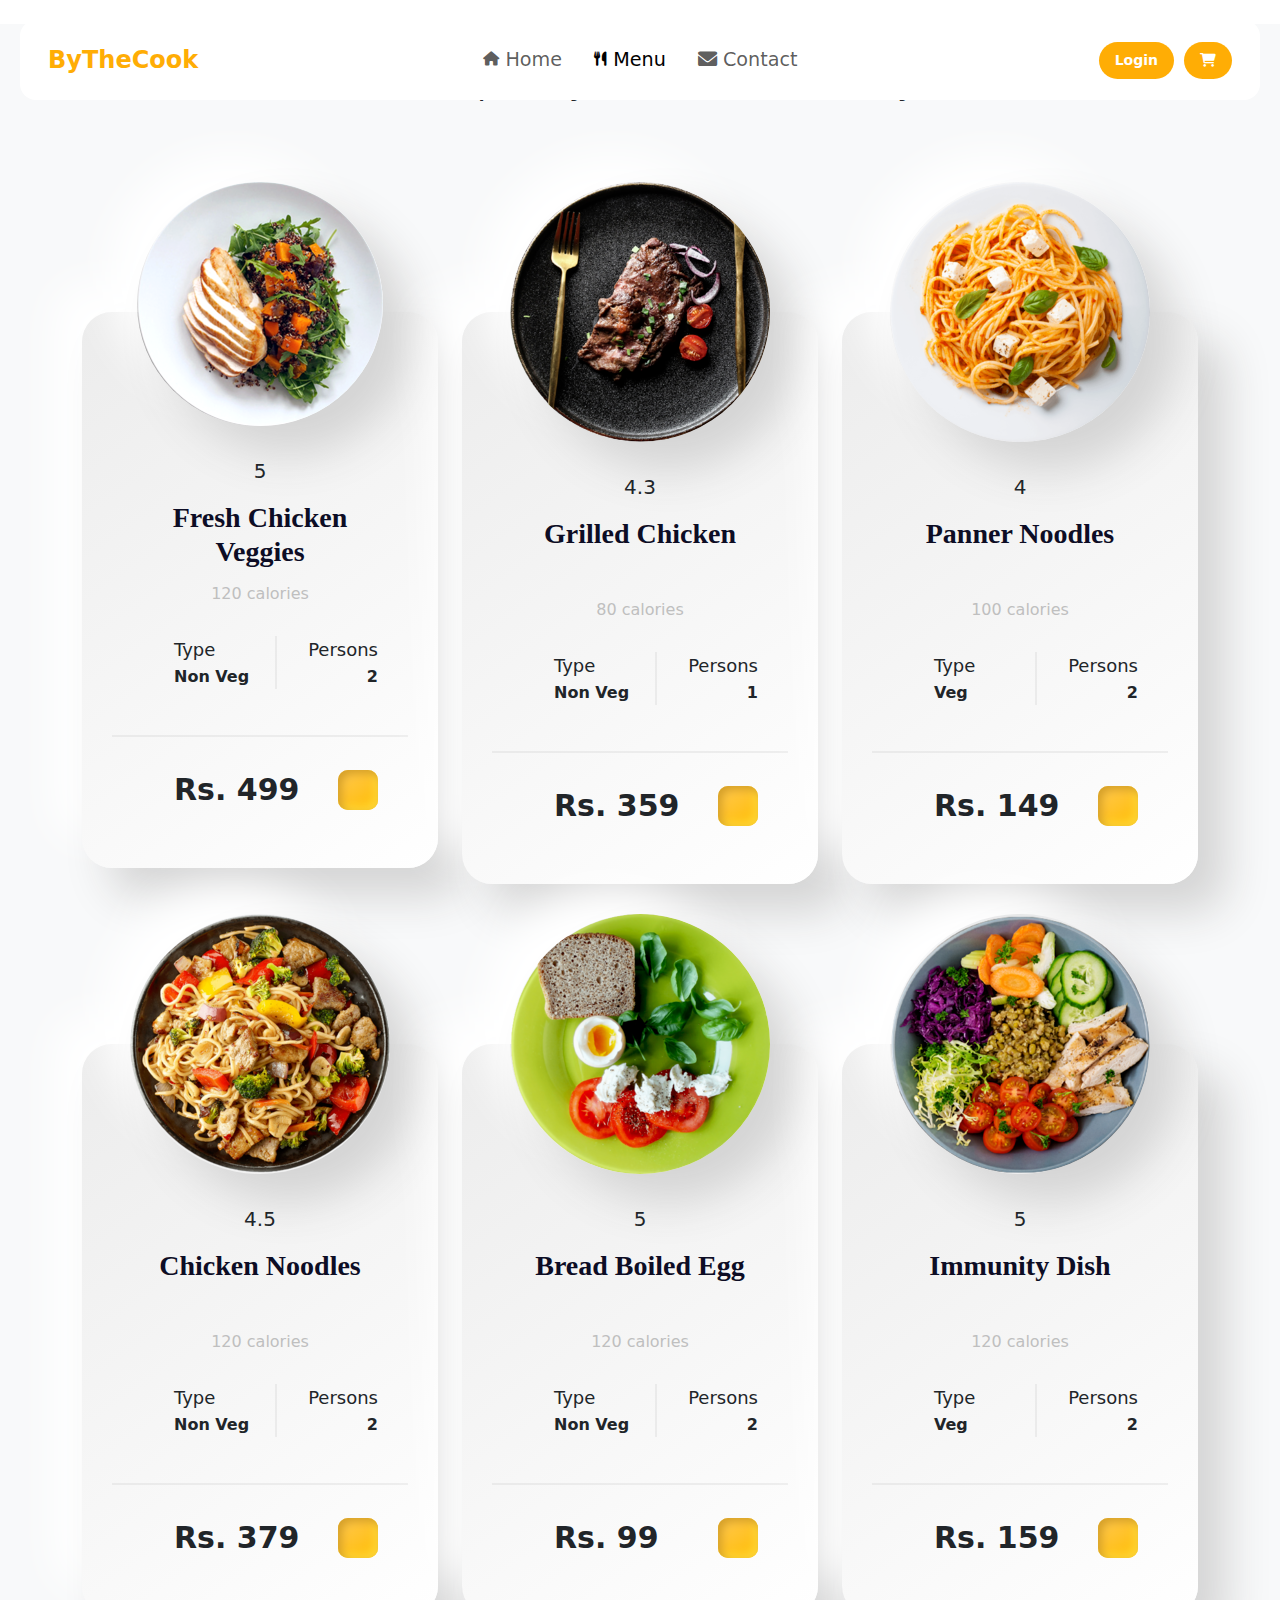
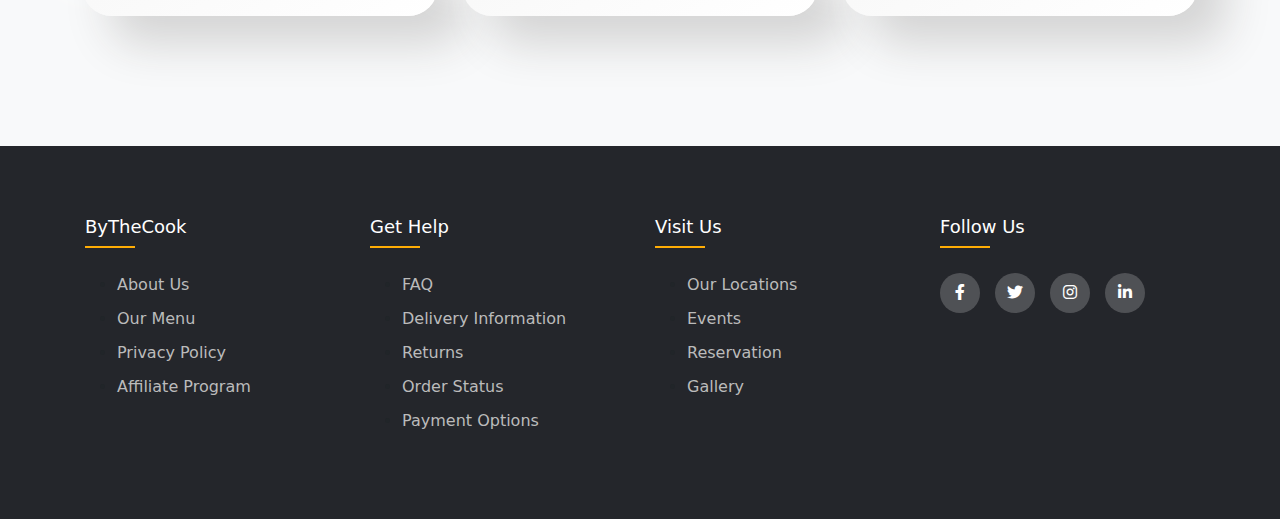
==== products.html @ ad714521 "Added Newsletter and Latest Dishes" ====
<!DOCTYPE html>
<html lang="en">
  <head>
    <meta charset="UTF-8" />
    <meta name="viewport" content="width=device-width, initial-scale=1.0" />
    <link rel="stylesheet" href="bootstrap-5.3.3-dist/css/bootstrap.min.css" />
    <link rel="stylesheet" href="contents/css/swiper-bundle.min.css">
    <script src="https://code.jquery.com/jquery-3.1.0.min.js"></script>
    <script src="bootstrap-5.3.3-dist/js/bootstrap.min.js"></script>
    <script src="contents/js/swiper-bundle.min.js"></script>
    
    <link
      rel="stylesheet"
      href="https://cdnjs.cloudflare.com/ajax/libs/font-awesome/6.0.0-beta3/css/all.min.css"/>
    <link rel="stylesheet" href="style.css" /> 
    <title>ByTheCook</title>
  </head>
  <header>
    <!-- Navbar -->
    <nav class="navbar navbar-expand-lg fixed-top">
      <div class="container-fluid">
        <a class="navbar-brand me-auto" href="#">ByTheCook</a>
        <div
          class="offcanvas offcanvas-end"
          tabindex="-1"
          id="offcanvasNavbar"
          aria-labelledby="offcanvasNavbarLabel"
        >
          <div class="offcanvas-header">
            <h5 class="offcanvas-title" id="offcanvasNavbarLabel">ByTheCook</h5>
            <button
              type="button"
              class="btn-close"
              data-bs-dismiss="offcanvas"
              aria-label="Close"
            ></button>
          </div>
          <div class="offcanvas-body">
            <ul class="navbar-nav justify-content-center flex-grow-1 pe-3">
              <li class="nav-item">
                <a
                  class="nav-link mx-lg-2"
                  aria-current="page"
                  href="index.html"
                  ><i class="fa fa-home fa-xs"></i> Home</a
                >
              </li>
              <li class="nav-item">
                <a class="nav-link mx-lg-2 active" href="products.html"
                  ><i class="fa fa-cutlery fa-xs"></i> Menu</a
                >
              </li>
              <li class="nav-item">
                <a class="nav-link mx-lg-2" href="contact.html">
                  <i class="fa fa-envelope"></i> Contact</a
                >
              </li>
            </ul>
          </div>
        </div>
        <a href="login.html" class="login-button">Login</a>
        
        <a href="#" class="cart-button"><i class="fa fa-shopping-cart" aria-hidden="true"></i></a>
        <button
          class="navbar-toggler pe-0"
          type="button"
          data-bs-toggle="offcanvas"
          data-bs-target="#offcanvasNavbar"
          aria-controls="offcanvasNavbar"
          aria-label="Toggle navigation"
        >
          <span class="navbar-toggler-icon"></span>
        </button>
      </div>
    </nav>
  </header>

<body>
    <section style="background-image: url(assets/images/menu-bg.png);"
                class="our-menu section bg-light repeat-img" id="menu">
                <div class="sec-wp">
                    <div class="container">
                        <div class="row">
                            <div class="col-lg-12">
                                <div class="sec-title text-center mb-5">
                                    <p class="sec-sub-title mb-3">our menu</p>
                                    <h2 class="h2-title">wake up early, <span>eat fresh & healthy</span></h2>
                                    <div class="sec-title-shape mb-4">
                                        <img src="assets/images/title-shape.svg" alt="">
                                    </div>
                                </div>
                            </div>
                        </div>
                        <div class="menu-list-row">
                            <div class="row g-xxl-5 bydefault_show" id="menu-dish">
                                <div class="col-lg-4 col-sm-6 dish-box-wp breakfast" data-cat="breakfast">
                                    <div class="dish-box text-center">
                                        <div class="dist-img">
                                            <img src="contents/images/dish/1.png" alt="">
                                        </div>
                                        <div class="dish-rating">
                                            5
                                            <i class="uil uil-star"></i>
                                        </div>
                                        <div class="dish-title">
                                            <h3 class="h3-title">Fresh Chicken Veggies</h3>
                                            <p>120 calories</p>
                                        </div>
                                        <div class="dish-info">
                                            <ul>
                                                <li>
                                                    <p>Type</p>
                                                    <b>Non Veg</b>
                                                </li>
                                                <li>
                                                    <p>Persons</p>
                                                    <b>2</b>
                                                </li>
                                            </ul>
                                        </div>
                                        <div class="dist-bottom-row">
                                            <ul>
                                                <li>
                                                    <b>Rs. 499</b>
                                                </li>
                                                <li>
                                                    <button class="dish-add-btn">
                                                        <i class="uil uil-plus"></i>
                                                    </button>
                                                </li>
                                            </ul>
                                        </div>
                                    </div>
                                </div>

                                <!-- 2 -->
                                <div class="col-lg-4 col-sm-6 dish-box-wp breakfast" data-cat="breakfast">
                                    <div class="dish-box text-center">
                                        <div class="dist-img">
                                            <img src="contents/images/dish/2.png" alt="">
                                        </div>
                                        <div class="dish-rating">
                                            4.3
                                            <i class="uil uil-star"></i>
                                        </div>
                                        <div class="dish-title">
                                            <h3 class="h3-title">Grilled Chicken</h3>
                                            <p>80 calories</p>
                                        </div>
                                        <div class="dish-info">
                                            <ul>
                                                <li>
                                                    <p>Type</p>
                                                    <b>Non Veg</b>
                                                </li>
                                                <li>
                                                    <p>Persons</p>
                                                    <b>1</b>
                                                </li>
                                            </ul>
                                        </div>
                                        <div class="dist-bottom-row">
                                            <ul>
                                                <li>
                                                    <b>Rs. 359</b>
                                                </li>
                                                <li>
                                                    <button class="dish-add-btn">
                                                        <i class="uil uil-plus"></i>
                                                    </button>
                                                </li>
                                            </ul>
                                        </div>
                                    </div>
                                </div>
                                <!-- 3 -->
                                <div class="col-lg-4 col-sm-6 dish-box-wp lunch" data-cat="lunch">
                                    <div class="dish-box text-center">
                                        <div class="dist-img">
                                            <img src="contents/images/dish/3.png" alt="">
                                        </div>
                                        <div class="dish-rating">
                                            4
                                            <i class="uil uil-star"></i>
                                        </div>
                                        <div class="dish-title">
                                            <h3 class="h3-title">Panner Noodles</h3>
                                            <p>100 calories</p>
                                        </div>
                                        <div class="dish-info">
                                            <ul>
                                                <li>
                                                    <p>Type</p>
                                                    <b>Veg</b>
                                                </li>
                                                <li>
                                                    <p>Persons</p>
                                                    <b>2</b>
                                                </li>
                                            </ul>
                                        </div>
                                        <div class="dist-bottom-row">
                                            <ul>
                                                <li>
                                                    <b>Rs. 149</b>
                                                </li>
                                                <li>
                                                    <button class="dish-add-btn">
                                                        <i class="uil uil-plus"></i>
                                                    </button>
                                                </li>
                                            </ul>
                                        </div>
                                    </div>
                                </div>

                                <!-- 4 -->
                                <div class="col-lg-4 col-sm-6 dish-box-wp lunch" data-cat="lunch">
                                    <div class="dish-box text-center">
                                        <div class="dist-img">
                                            <img src="contents/images/dish/4.png" alt="">
                                        </div>
                                        <div class="dish-rating">
                                            4.5
                                            <i class="uil uil-star"></i>
                                        </div>
                                        <div class="dish-title">
                                            <h3 class="h3-title">Chicken Noodles</h3>
                                            <p>120 calories</p>
                                        </div>
                                        <div class="dish-info">
                                            <ul>
                                                <li>
                                                    <p>Type</p>
                                                    <b>Non Veg</b>
                                                </li>
                                                <li>
                                                    <p>Persons</p>
                                                    <b>2</b>
                                                </li>
                                            </ul>
                                        </div>
                                        <div class="dist-bottom-row">
                                            <ul>
                                                <li>
                                                    <b>Rs. 379</b>
                                                </li>
                                                <li>
                                                    <button class="dish-add-btn">
                                                        <i class="uil uil-plus"></i>
                                                    </button>
                                                </li>
                                            </ul>
                                        </div>
                                    </div>
                                </div>

                                <!-- 5 -->
                                <div class="col-lg-4 col-sm-6 dish-box-wp dinner" data-cat="dinner">
                                    <div class="dish-box text-center">
                                        <div class="dist-img">
                                            <img src="contents/images/dish/5.png" alt="">
                                        </div>
                                        <div class="dish-rating">
                                            5
                                            <i class="uil uil-star"></i>
                                        </div>
                                        <div class="dish-title">
                                            <h3 class="h3-title">Bread Boiled Egg</h3>
                                            <p>120 calories</p>
                                        </div>
                                        <div class="dish-info">
                                            <ul>
                                                <li>
                                                    <p>Type</p>
                                                    <b>Non Veg</b>
                                                </li>
                                                <li>
                                                    <p>Persons</p>
                                                    <b>2</b>
                                                </li>
                                            </ul>
                                        </div>
                                        <div class="dist-bottom-row">
                                            <ul>
                                                <li>
                                                    <b>Rs. 99</b>
                                                </li>
                                                <li>
                                                    <button class="dish-add-btn">
                                                        <i class="uil uil-plus"></i>
                                                    </button>
                                                </li>
                                            </ul>
                                        </div>
                                    </div>
                                </div>
                                <!-- 6 -->
                                <div class="col-lg-4 col-sm-6 dish-box-wp dinner" data-cat="dinner">
                                    <div class="dish-box text-center">
                                        <div class="dist-img">
                                            <img src="contents/images/dish/6.png" alt="">
                                        </div>
                                        <div class="dish-rating">
                                            5
                                            <i class="uil uil-star"></i>
                                        </div>
                                        <div class="dish-title">
                                            <h3 class="h3-title">Immunity Dish</h3>
                                            <p>120 calories</p>
                                        </div>
                                        <div class="dish-info">
                                            <ul>
                                                <li>
                                                    <p>Type</p>
                                                    <b>Veg</b>
                                                </li>
                                                <li>
                                                    <p>Persons</p>
                                                    <b>2</b>
                                                </li>
                                            </ul>
                                        </div>
                                        <div class="dist-bottom-row">
                                            <ul>
                                                <li>
                                                    <b>Rs. 159</b>
                                                </li>
                                                <li>
                                                    <button class="dish-add-btn">
                                                        <i class="uil uil-plus"></i>
                                                    </button>
                                                </li>
                                            </ul>
                                        </div>
                                    </div>
                                </div>
                            </div>
                        </div>
                    </div>
                </div>
            </section>
</body>
  
<footer class="footer">
  <!-- Footer -->
      <div class="container">
          <div class="row">
              <div class="footer-col">
                  <h4>ByTheCook</h4>
                  <ul>
                      <li><a href="#">about us</a></li>
                      <li><a href="#">our menu</a></li>
                      <li><a href="#">privacy policy</a></li>
                      <li><a href="#">affiliate program</a></li>
                  </ul>
              </div>
              <div class="footer-col">
                  <h4>get help</h4>
                  <ul>
                      <li><a href="#">FAQ</a></li>
                      <li><a href="#">delivery information</a></li>
                      <li><a href="#">returns</a></li>
                      <li><a href="#">order status</a></li>
                      <li><a href="#">payment options</a></li>
                  </ul>
              </div>
              <div class="footer-col">
                  <h4>visit us</h4>
                  <ul>
                      <li><a href="#">our locations</a></li>
                      <li><a href="#">events</a></li>
                      <li><a href="#">reservation</a></li>
                      <li><a href="#">gallery</a></li>
                  </ul>
              </div>
              <div class="footer-col">
                  <h4>follow us</h4>
                  <div class="social-links">
                      <a href="#"><i class="fab fa-facebook-f"></i></a>
                      <a href="#"><i class="fab fa-twitter"></i></a>
                      <a href="#"><i class="fab fa-instagram"></i></a>
                      <a href="#"><i class="fab fa-linkedin-in"></i></a>
                  </div>
              </div>
          </div>
      </div>
</footer>
</html>
---- style.css ----
body{
    background-image: url(contents/images/background.jpg);
    background-size: cover;
    background-repeat: no-repeat;
    background-attachment: fixed;
    background-position: center;
    overflow: auto;
    -ms-overflow-style: none;  /* IE and Edge */
    scrollbar-width: none;  /* Firefox */
    overflow-x: hidden;
}


.navbar{
    background-color: #ffffff;
    padding: 0.5rem 1rem;
    height: 80px;
    margin: 20px;
    border-radius: 16px;
    }

.login-button{
    background-color: #ffad05;
    color: white; 
    font-size: 14px;
    font-weight: bold;
    padding: 8px 16px;
    border-radius: 50px;
    text-decoration: none;
    transition: 0.3s background-color;
}
.login-button:hover{
    background-color: #ff8c00;
}

.cart-button{
    margin-left: 10px;
    background-color: #ffad05;
    color: white; 
    font-size: 14px;
    font-weight: bold;
    padding: 8px 16px;
    border-radius: 50px;
    text-decoration: none;
    transition: 0.3s background-color;
}
.cart-button:hover{
    background-color: #ff8c00;
}
.navbar-brand{
    font-size: 1.5rem;
    font-weight: 600;
    color: #ffad05;
    transition: 0.3s color;
}
.navbar-toggler{
    border: none;
    font-size: 1.2rem;

}
.navbar-toggler:focus, .btn-close:focus{
    box-shadow: none;
    outline: none;
}
.nav-link{
    font-size: 1.2rem;
    font-weight: 500;
    transition: 0.3s color;
    position: relative;
}
.nav-link:hover , .nav-link:active{
    color: #ffad05;
}

@media (min-width: 991px){
    .nav-link::before{
        content: "";
        position: absolute;
        bottom:0;
        left: 50%;
        transform : translateX(-50%);
        width: 0;
        height: 2px;
        background-color: #ffad05;
        visibility: hidden;
        transition: 0.3s ease-in-out;
    }
    .nav-link:active{
        color: #ffad05;
    }
    .nav-link:hover::before, .nav-link:active{
        width: 100%;
        visibility: visible;
    } 
}

/* Hero Section */
.hero-section {
    background-image: url(contents/images/StockCake-Eco-friendly\ Cafe\ Front_1721475584.jpg); /* Replace with your background image */
    background-size: cover;
    background-position: center;
    height: 100vh;
    position: relative;
    display: flex;
    align-items: center;
    justify-content: center;
  }
  
  .hero-section::before {
    content: '';
    position: absolute;
    top: 0;
    left: 0;
    right: 0;
    bottom: 0;
    background-color: rgba(0, 0, 0, 0.5);
  }
  
  .hero-section .container {
    position: relative;
    z-index: 1;
  }
  
  .hero-section .text-white {
    color: #fff !important;
  }

.h2-story{
    font-size: 2.5rem;
    font-weight: 600;
    color: #ffffff;
    margin-bottom: 20px;

}
.p-story{
    font-size:medium;
    max-width: 400px;
    font-weight: 500;
    color: #ffffff;
    margin-bottom: 20px;
}

/* Footer */

@import url('https://fonts.googleapis.com/css2?family=Poppins:wght@300;400;500;600;700&display=swap');
.footer{
	background-color: #24262b;
    padding: 70px 0;
}
.footer-col{
   width: 25%;
   padding: 0 15px;
}
.footer-col h4{
	font-size: 18px;
	color: #ffffff;
	text-transform: capitalize;
	margin-bottom: 35px;
	font-weight: 500;
	position: relative;
}
.footer-col h4::before{
	content: '';
	position: absolute;
	left:0;
	bottom: -10px;
	background-color: #ffad05;
	height: 2px;
	box-sizing: border-box;
	width: 50px;
}
.footer-col ul li:not(:last-child){
	margin-bottom: 10px;
}
.footer-col ul li a{
	font-size: 16px;
	text-transform: capitalize;
	color: #ffffff;
	text-decoration: none;
	font-weight: 300;
	color: #bbbbbb;
	display: block;
	transition: all 0.3s ease;
}
.footer-col ul li a:hover{
	color: #ffffff;
	padding-left: 8px;
}
.footer-col .social-links a{
	display: inline-block;
	height: 40px;
	width: 40px;
	background-color: rgba(255,255,255,0.2);
	margin:0 10px 10px 0;
	text-align: center;
	line-height: 40px;
	border-radius: 50%;
	color: #ffffff;
	transition: all 0.5s ease;
}
.footer-col .social-links a:hover{
	color: #24262b;
	background-color: #ffffff;
}

/*responsive*/
@media(max-width: 767px){
  .footer-col{
    width: 50%;
    margin-bottom: 30px;
}
}
@media(max-width: 574px){
  .footer-col{
    width: 100%;
}
}

.book-table {
    overflow:hidden;
    
}
.h2-gallery{
    font-size: 3rem;
    font-weight: bold;
    color: #000000;
    margin-bottom: 20px;
}
#gallery {
    padding-top: 50px;
    padding-bottom: 45px;
}

.book-table-img {
    height: 70vh;
    min-height: 400px;
    max-height: 450px;
    border-radius: 50px;

}

.back-img {
    background-position: center;
    background-size: cover;
}

/* Testimonials Section */

.h2-review{
    padding-top: 50px;
    font-size: 3rem;
    font-weight: bold;
    color: #fafafa;
    margin-bottom: 20px;
}
.sec-wp{
    background-color: transparent;
    padding-bottom: 100px;
}
.testimonials-img {
    position: relative;
}

.testimonials-img img {
    position: absolute;
    top: 60px;
    right: 30px;
    width: calc(100% + 5vw);
    max-width: initial;
}

.testimonials-box {
    display: flow-root;
    position: relative;
    padding: 30px;
    padding-top: 0;
    border-radius: 30px;
    margin: 50px 0 30px;
    background: linear-gradient(145deg, #ececec, #ffffff);
    transition: 0.8s cubic-bezier(0.22, 0.78, 0.45, 1.02);
}

.testimonials-box:hover {
    transform: scale(1.05);
    z-index: 2;
}

.testimonial-box-top {
    display: flex;
    justify-content: space-between;
    align-items: center;
    margin-bottom: 25px;
}

.testimonials-box-img {
    min-width: 100px;
    min-height: 100px;
    border-radius: 50%;
    margin-top: -50px;
}

.testimonials-box-text .h3-title {
    margin-bottom: 10px;
    text-transform: capitalize;
}

.testimonials-box-text p {
    margin: 0;
    display: -webkit-box;
    -webkit-line-clamp: 3;
    -webkit-box-orient: vertical;
    overflow: hidden;
}

/* Latest Publications */
.sec-wp1{
    background-color:#fffefe;
    padding-bottom: 40px;

}
.h2-title1{
    padding-top: 50px;
    font-size: 3rem;
    font-weight: bold;
    color: #0e0e0e;
    margin-bottom: 20px;
}
.blog-text .h4-title {
    text-transform: capitalize;
    margin-bottom: 15px;
    display: -webkit-box;
    -webkit-line-clamp: 2;
    -webkit-box-orient: vertical;
    overflow: hidden;
    font-weight: 900;
    font-family: "playfair Display";
    color: #0d0d25;
    transition: 0.3s;
}

.blog-text .h4-title:hover {
    color: #ff8243;
}

.blog-date {
    padding: 5px 15px;
    background: #f8f9fa;
    box-shadow: inset 5px 5px 10px #e2e2e2, inset -5px -5px 10px #e8e8e8;
    display: inline-block;
    border-radius: 8px;
    font-size: 14px;
    margin-bottom: 20px;
}

.blog-img {
    width: 100%;
    height: 280px;
    border-radius: 30px;
    margin-bottom: 20px;
}

.blog-box {
    padding: 30px 25px;
    border-radius: 30px;
    background: linear-gradient(145deg, #ececec, #fdfdfd);
    box-shadow: 30px 30px 50px #dcdcdc, -30px -30px 50px #ffffff;
    transition: 0.8s cubic-bezier(0.22, 0.78, 0.45, 1.02);
    margin-bottom: 30px;
}

.blog-box:hover {
    transform: scale(1.03);
}

.public-para{
    font-size: 16px;
    color: #0e0e0e;
    margin-bottom: 20px;
    max-height: 300px;
}
/* Newsletter */

.sec-wp2{
    padding-top: 50px;
    background-color: transparent;
    
    padding-bottom: 50px;

}

.newsletter-box {
    padding-top: 40px;
    border-radius: 30px;
    position: center;
    overflow: hidden;
}

.newsletter-form {
    margin-top: 20px;
    position: relative;
}

.newsletter-form button {
    position: absolute;
    right: 6px;
    top: 50%;
    transform: translate(0, -50%);
}

.newsletter-form .form-input {
    height: 68px;
    border-radius: 60px;
    padding: 0 150px 0 40px;
    background: #f8f9fa;
}

.newsletter-box-text {
    padding: 0 60px;
    color: #f2f2f2;
    text-align: center;
}

.newsletter-box-text .h2-title {
    color: #ffffff;
}
.newsletter-btn{
    background-color: #ffad05;
    color: white; 
    font-size: 14px;
    font-weight: bold;
    margin-right: 250px;
    padding: 8px 16px;
    border-radius: 50px;
    text-decoration: none;
    transition: 0.3s background-color;
}
.newsletter-btn:hover{
    background-color: #ff8c00;
}

/* Menu Page */


.repeat-img {
    background-size: contain;
    background-repeat: repeat;
}

.menu-tab-wp {
    margin-bottom: 80px;
}

.menu-tab ul {
    padding: 10px;
    display: inline-block;
    border-radius: 60px;
    background: linear-gradient(145deg, #ececec, #ffffff);
    box-shadow: 28px 28px 55px #d4d4d4, -28px -28px 55px #ffffff;
    position: relative;
    z-index: 2;
}

.menu-tab ul li, .menu-tab ul .filter-active {
    display: inline-flex;
    text-transform: capitalize;
    font-size: 18px;
    line-height: normal;
    cursor: pointer;
    padding: 10px 26px;
    border-radius: 30px;
    transition: 0.3s;
    justify-content: center;
    align-items: center;
}

.filter-active {
    position: absolute;
    left: 0;
    top: 12px;
    min-height: 50px;
    z-index: -1;
}

.menu-tab ul li img {
    margin-right: 10px;
    position: relative;
    top: 1px;
}

.menu-tab ul .filter-active {
    color: #ffffff;
    background: linear-gradient(145deg, #e3a92b, #ffc933);
}

.menu-list-row .bydefault_show .dish-box-wp {
    display: inline-block !important;
}

.dish-box-wp {
    display: none;
}

.dish-box {
    border-radius: 30px;
    background: linear-gradient(145deg, #ececec, #ffffff);
    box-shadow: 28px 28px 45px #d4d4d4, -28px -28px 45px #ffffff;
    display: flow-root;
    padding: 0 30px 40px;
    padding-top: 0;
    margin: 130px 0 30px;
    transition: 0.8s cubic-bezier(0.22, 0.78, 0.45, 1.02);
}

.dish-box:hover {
    transform: scale(1.03);
}

.dist-img {
    margin-top: -130px;
    margin-bottom: 30px;
}

.dist-img img {
    box-shadow: 28px 28px 45px #d4d4d4, -28px -28px 45px #ffffff;
    border-radius: 50%;
    overflow: hidden;
}

.dish-rating {
    font-size: 20px;
    margin-bottom: 15px;
}

.dish-title {
    padding: 0 30px;
}

.dish-title .h3-title {
    text-transform: capitalize;
    margin-bottom: 5px;
    font-family: 'Playfair Display', serif;
    font-weight: bold;
    color: #0d0d25;
    transition: 0.3s;
    min-height: 76px;
    display: -webkit-box;
    -webkit-line-clamp: 2;
    -webkit-box-orient: vertical;
    overflow: hidden;
    font-weight: 900;
}

.dish-title p {
    color: #bfbfbf;
}

.dish-info ul, .dist-bottom-row ul {
    display: flex;
    justify-content: space-between;
    text-align: left;
}

.dish-info ul li {
    display: inline-block;
    flex: 1;
}

.dish-info ul li:last-child {
    text-align: right;
    border-left: 2px solid rgb(204 204 204 / 30%);
}

.dist-bottom-row ul li:last-child {
    text-align: right;
}

.dish-info ul li p {
    font-size: 18px;
    text-transform: capitalize;
    margin-bottom: 2px;
    font-weight: 300;
}

.dish-info ul li b {
    font-weight: 600;
}

.dish-info, .dist-bottom-row {
    padding: 0 30px;
}

.dish-info {
    border-bottom: 2px solid rgb(204 204 204 / 30%);
    margin: 30px 0 30px;
    padding-bottom: 30px;
}

.dist-bottom-row ul li {
    display: flex;
    align-items: center;
}

.dist-bottom-row ul li b {
    font-size: 30px;
}

.dish-add-btn {
    width: 40px;
    height: 40px;
    border: none;
    border-radius: 10px;
    color: #ffffff;
    transition: 0.3s;
    background: linear-gradient(145deg, #ffc954, #ffbc00);
    box-shadow: inset 4px 4px 8px #d6a029, inset -4px -4px 8px #ffd837;
}

.dish-add-btn i {
    color: #ffffff;
    font-size: 22px;
}

.dish-add-btn:hover {
    background: linear-gradient(145deg, #e3a92b, #ffc933);
}


/* Scroll Bar Design */
::-webkit-scrollbar {
    width: 5px;
}

::-webkit-scrollbar-track {
    background-color: #bfbfbf;
}

::-webkit-scrollbar-thumb {
    background: #ff8243;
    border-radius: 10px;
}

::-webkit-scrollbar-thumb:hover {
    background: #f16620;
}
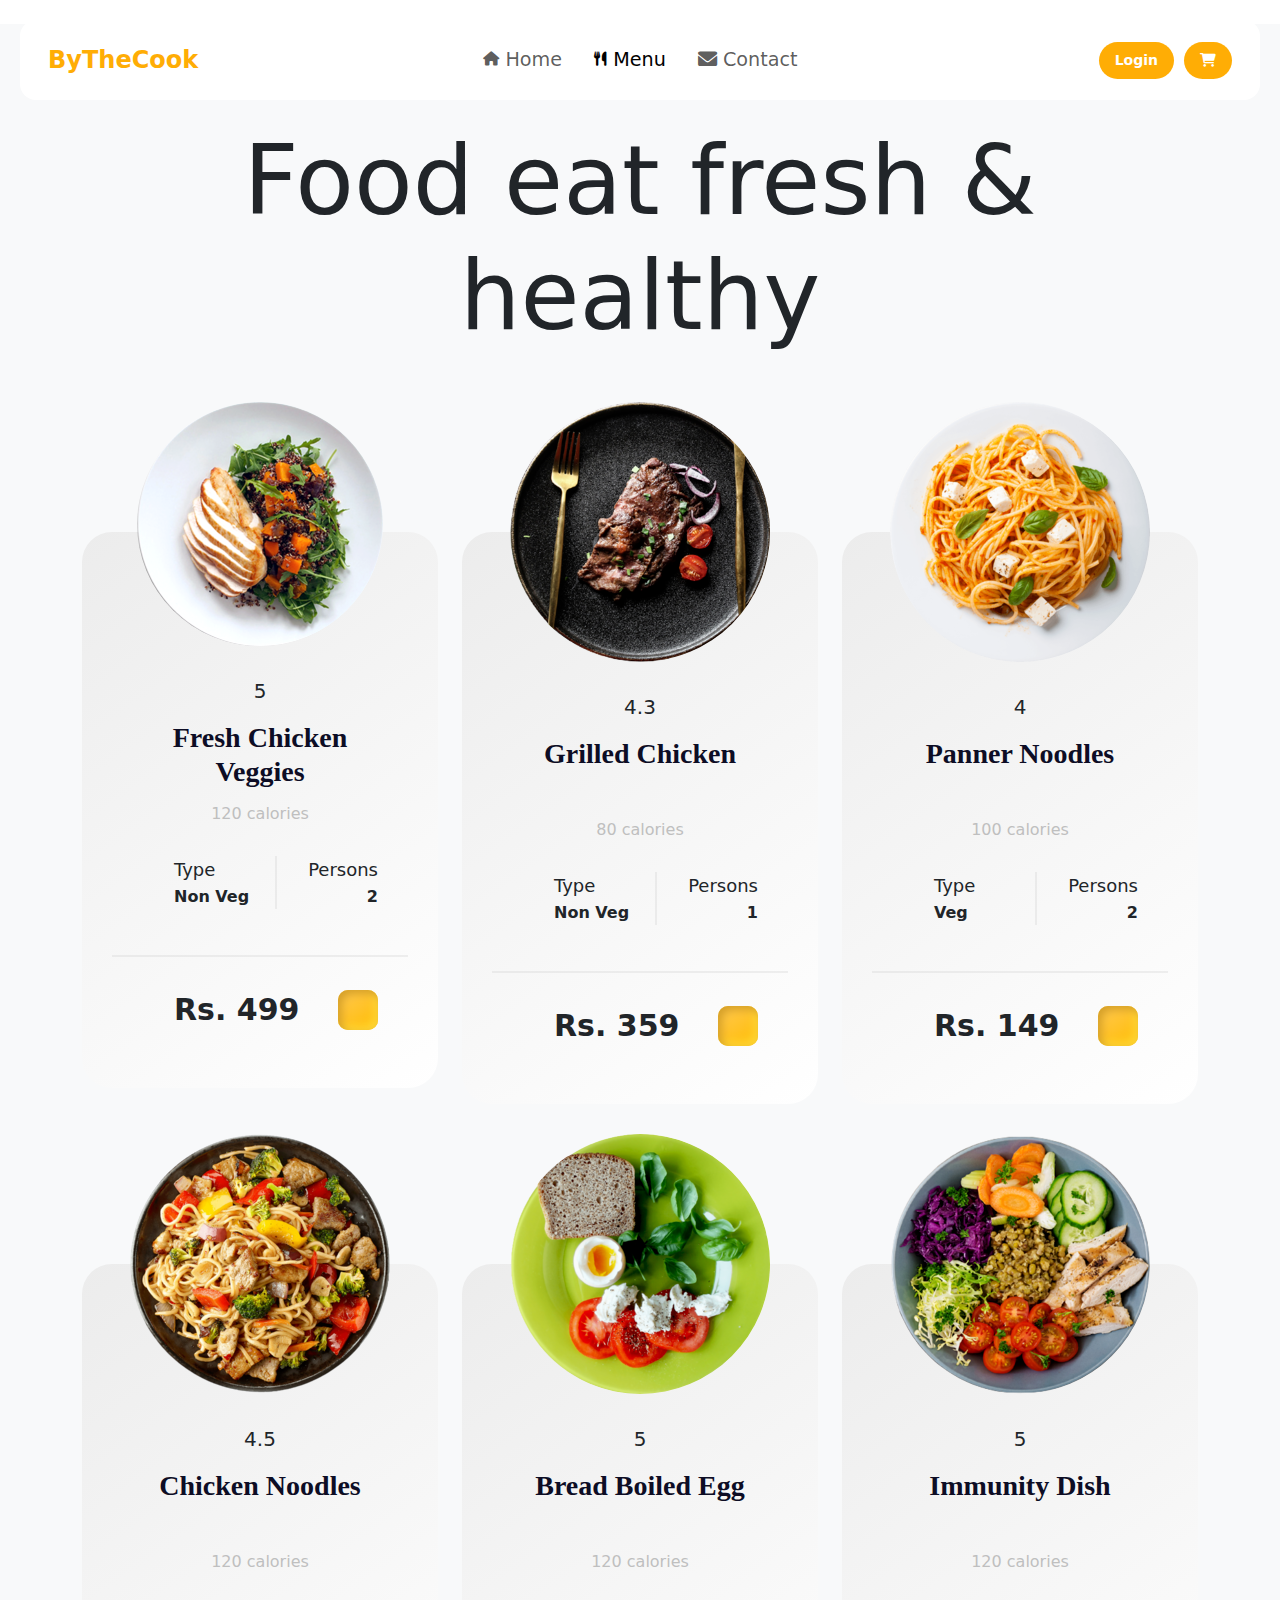
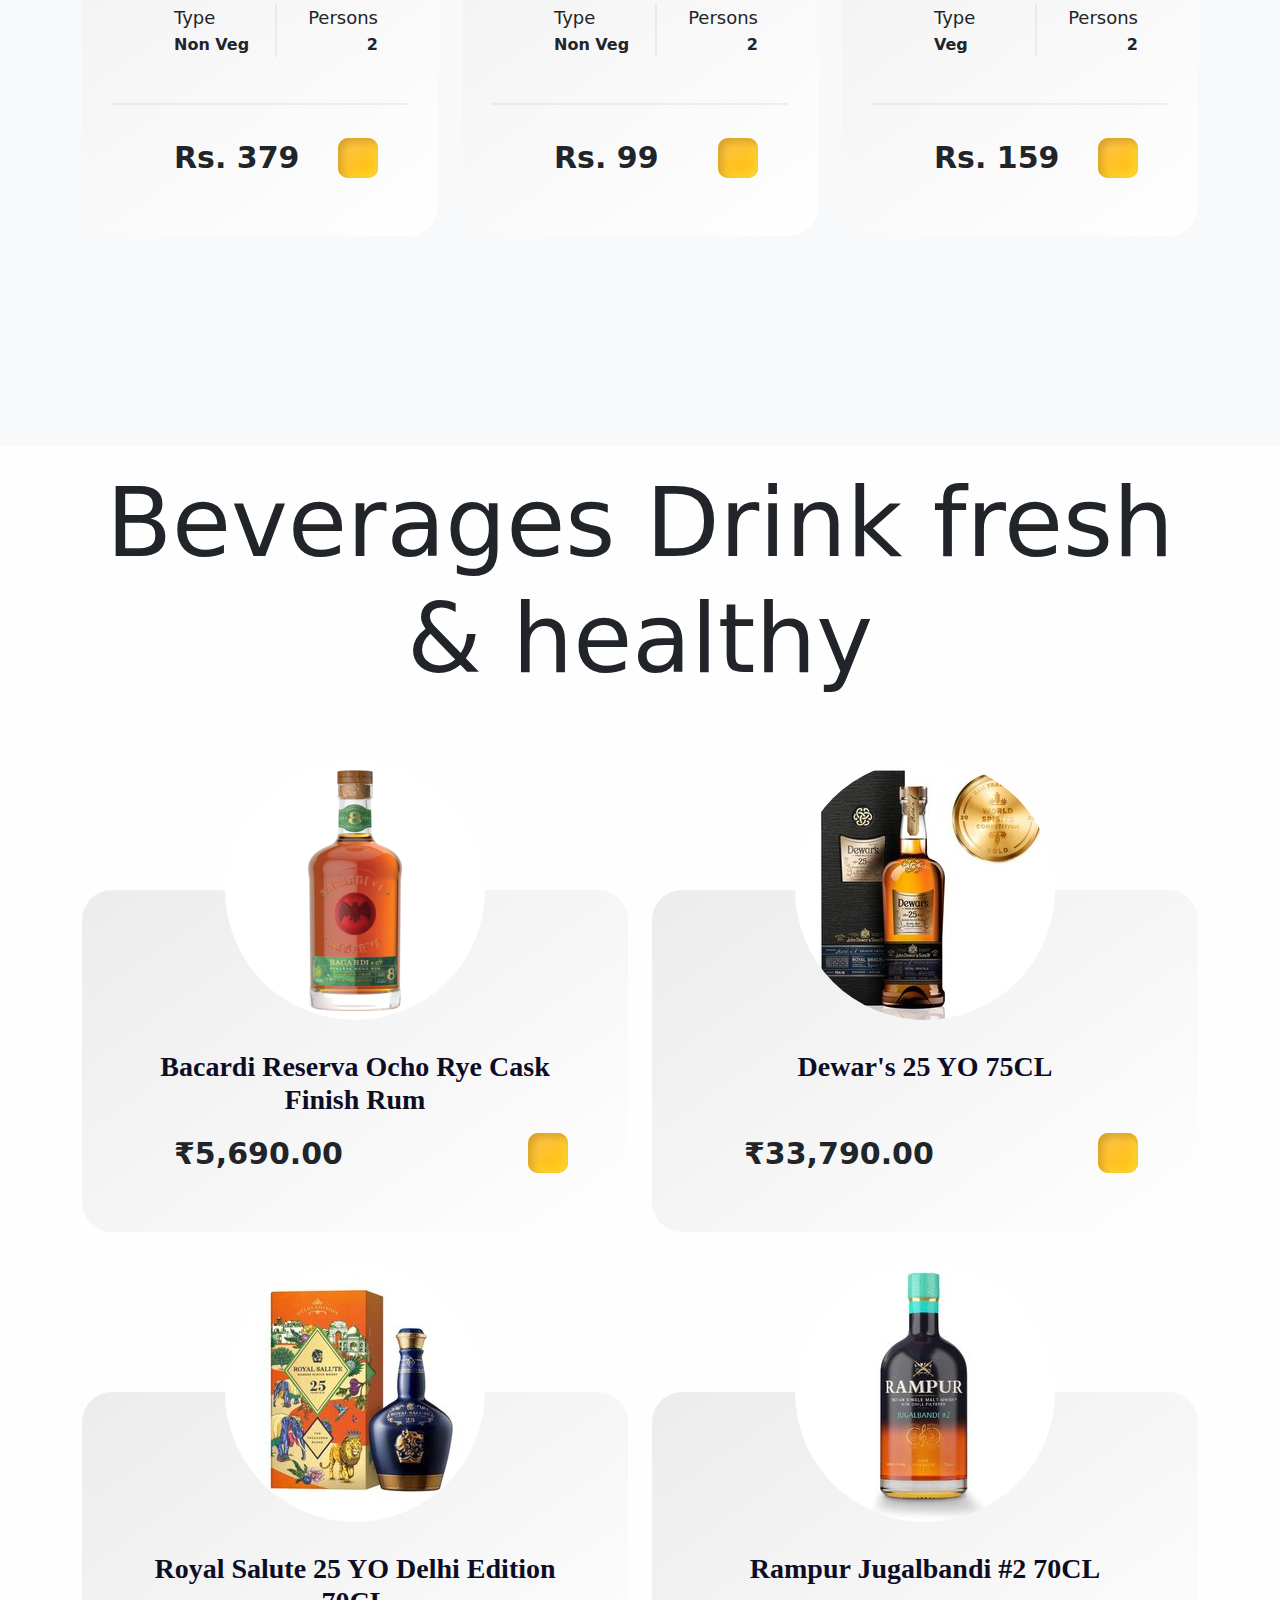
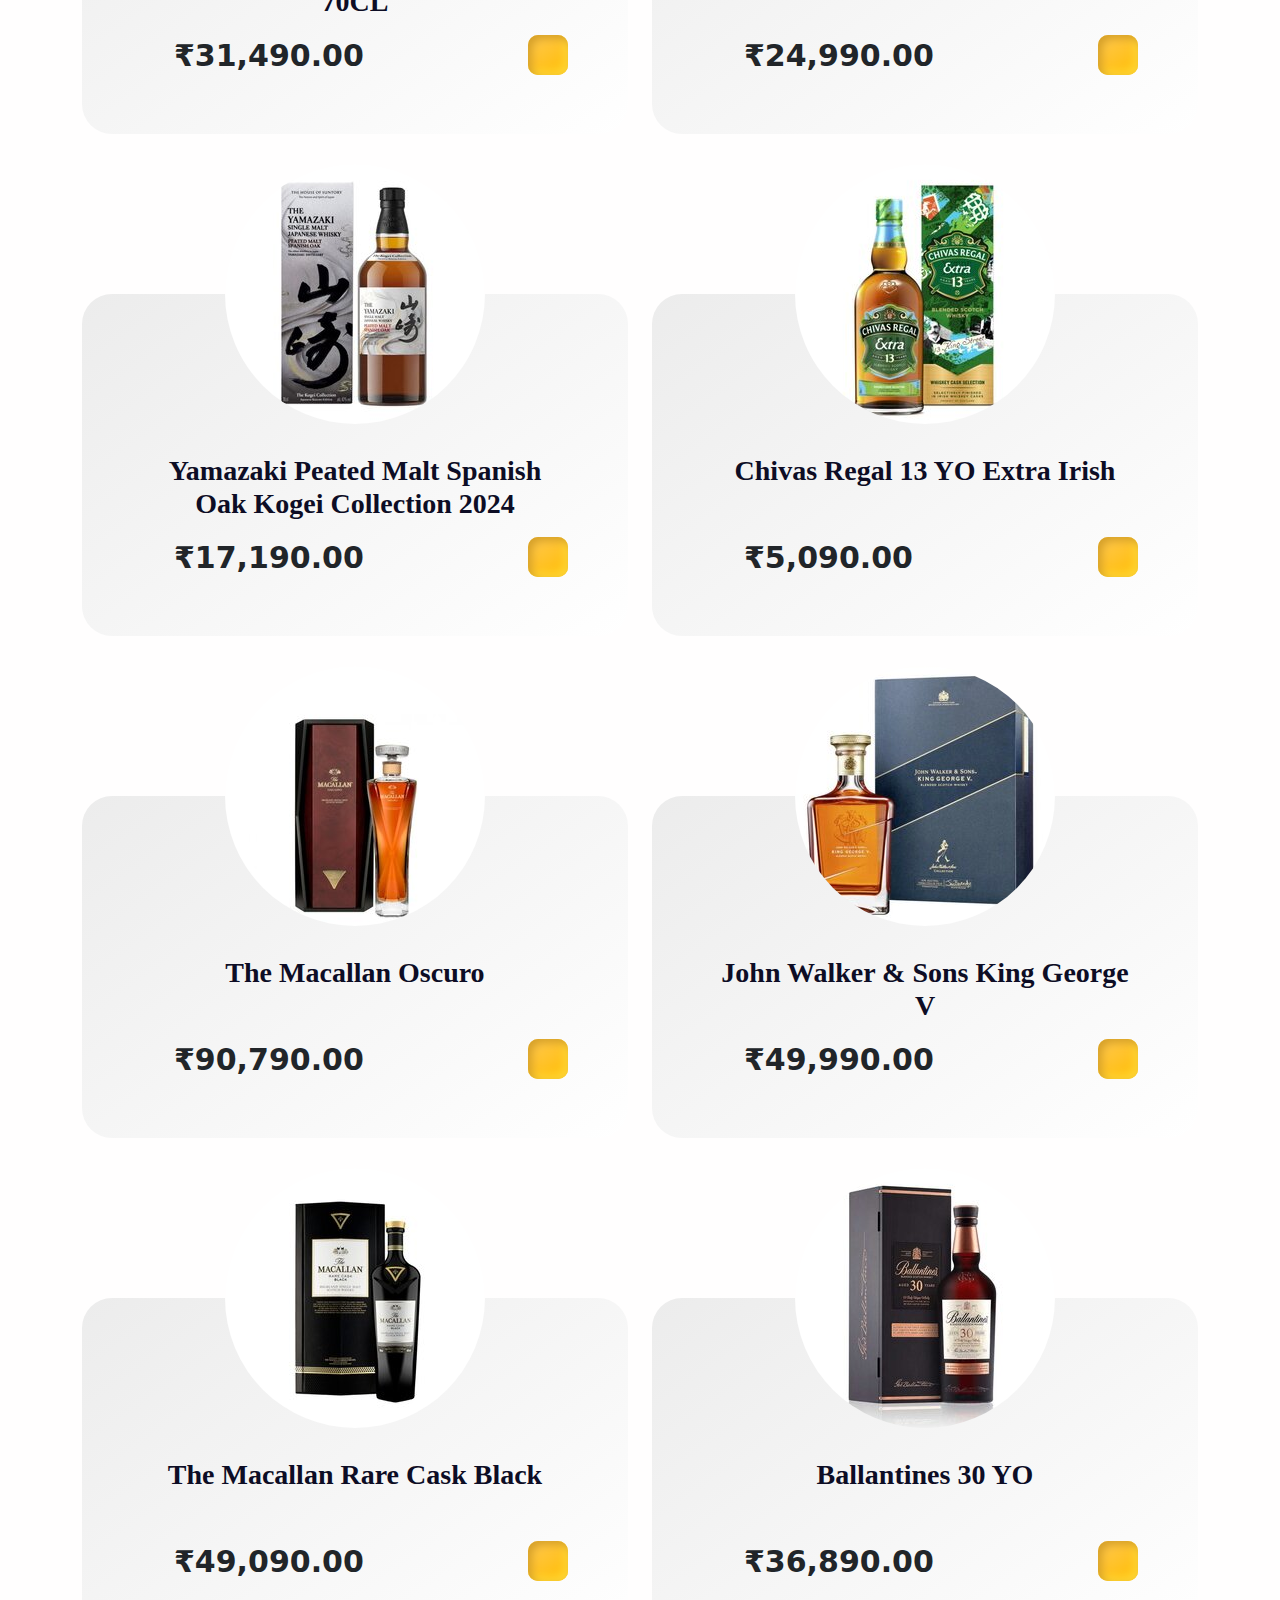
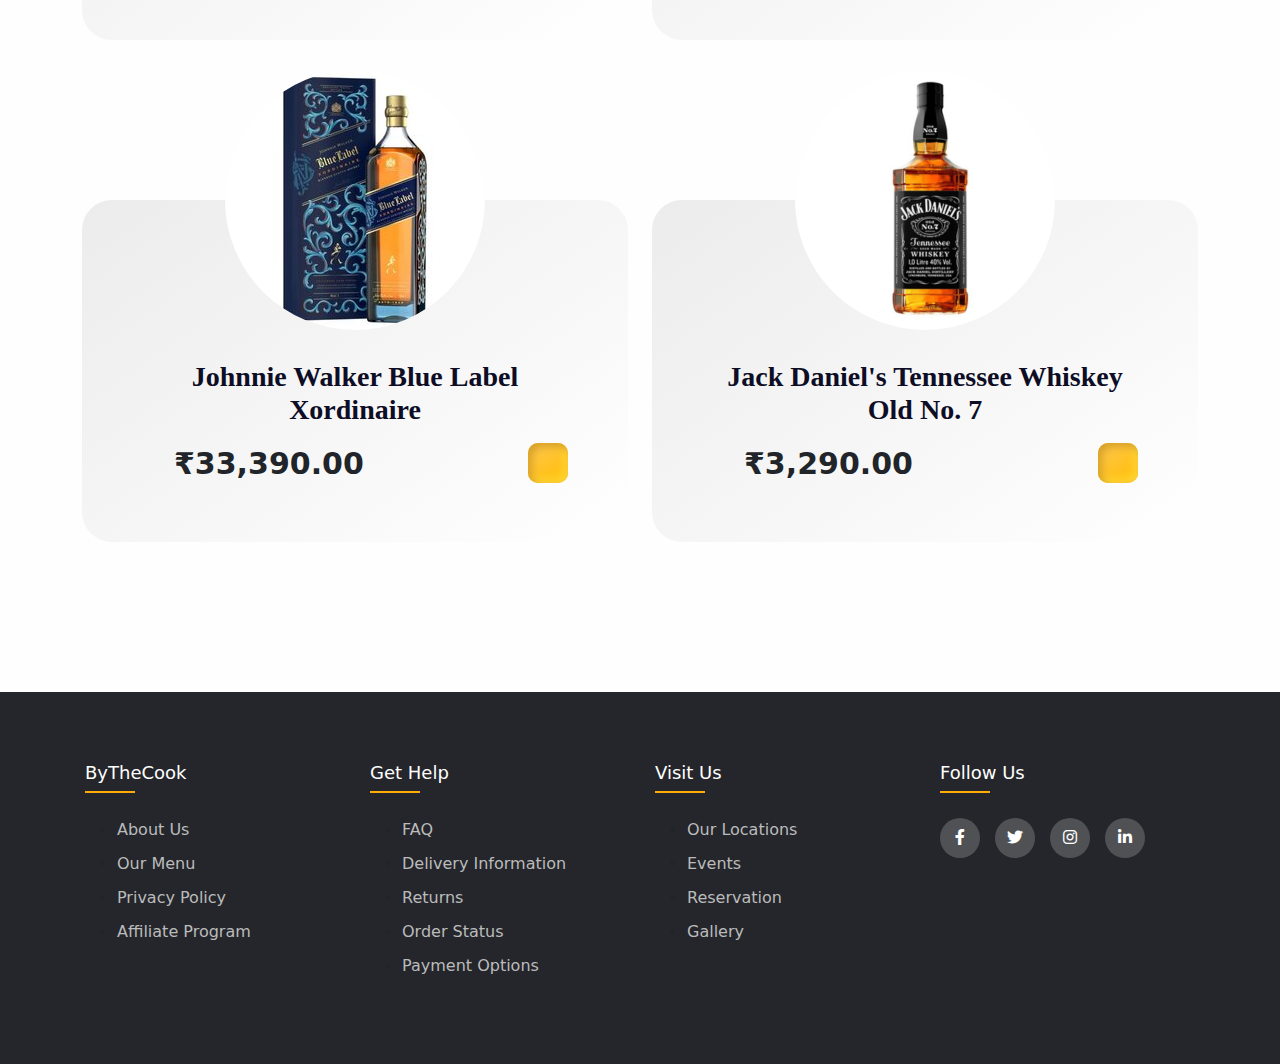
==== commit 4f492237: "Added MEnu" ====
--- a/products.html
+++ b/products.html
@@ -5,6 +5,7 @@
     <meta name="viewport" content="width=device-width, initial-scale=1.0" />
     <link rel="stylesheet" href="bootstrap-5.3.3-dist/css/bootstrap.min.css" />
     <link rel="stylesheet" href="contents/css/swiper-bundle.min.css">
+    <link rel="stylesheet" href="https://unicons.iconscout.com/release/v4.0.0/css/line.css">
     <script src="https://code.jquery.com/jquery-3.1.0.min.js"></script>
     <script src="bootstrap-5.3.3-dist/js/bootstrap.min.js"></script>
     <script src="contents/js/swiper-bundle.min.js"></script>
@@ -76,23 +77,25 @@
   </header>
 
 <body>
-    <section style="background-image: url(assets/images/menu-bg.png);"
+    <div class="container-menu">
+        <!-- Foods Section -->
+
+        <section style="background-image: url(assets/images/menu-bg.png);"
                 class="our-menu section bg-light repeat-img" id="menu">
                 <div class="sec-wp">
                     <div class="container">
                         <div class="row">
                             <div class="col-lg-12">
                                 <div class="sec-title text-center mb-5">
-                                    <p class="sec-sub-title mb-3">our menu</p>
-                                    <h2 class="h2-title">wake up early, <span>eat fresh & healthy</span></h2>
-                                    <div class="sec-title-shape mb-4">
-                                        <img src="assets/images/title-shape.svg" alt="">
-                                    </div>
-                                </div>
-                            </div>
-                        </div>
+                                    <h2 class="h4-title" style="padding-top: 100px; font-size: 6rem;">Food <span>eat fresh & healthy</span></h2>    
+                                </div>
+                            </div>
+                        </div>
+                        <div class="menu-tab-wp">
                         <div class="menu-list-row">
                             <div class="row g-xxl-5 bydefault_show" id="menu-dish">
+
+                                <!-- 1 -->
                                 <div class="col-lg-4 col-sm-6 dish-box-wp breakfast" data-cat="breakfast">
                                     <div class="dish-box text-center">
                                         <div class="dist-img">
@@ -173,6 +176,7 @@
                                         </div>
                                     </div>
                                 </div>
+
                                 <!-- 3 -->
                                 <div class="col-lg-4 col-sm-6 dish-box-wp lunch" data-cat="lunch">
                                     <div class="dish-box text-center">
@@ -295,6 +299,7 @@
                                         </div>
                                     </div>
                                 </div>
+
                                 <!-- 6 -->
                                 <div class="col-lg-4 col-sm-6 dish-box-wp dinner" data-cat="dinner">
                                     <div class="dish-box text-center">
@@ -340,6 +345,371 @@
                     </div>
                 </div>
             </section>
+        
+        <!-- Beverages Section -->
+        <section style="background-image: url(assets/images/menu-bg.png);"
+                class="our-menu section bg-light repeat-img" id="menu">
+                <div class="sec-wp1">
+                    <div class="container">
+                        <div class="row">
+                            <div class="col-lg-12">
+                                <div class="sec-title text-center mb-5">
+                                    <h2 class="h4-title" style="padding-top: 20px;
+                                        padding-bottom: 15px;  font-size: 6rem;">Beverages <span>Drink fresh & healthy</span></h2>    
+                                </div>
+                            </div>
+                        </div>
+                        <div class="menu-tab-wp">
+                        <div class="menu-list-row">
+                            <div class="row g-xxl-5 bydefault_show" id="menu-dish">
+            <!-- 1 -->
+
+            <div class="col">
+              <div class="card1">
+                <div class="dish-box text-center">
+                    <div class="dist-img">
+                        <img src="contents/images/beverages/24954_bac_delhi_rye_cask_product_image_1080x1080px_v0.png" alt="">
+                    </div>
+                    <div class="dish-title">
+                        <h3 class="h3-title">Bacardi Reserva Ocho Rye Cask Finish Rum</h3>
+                    </div>
+                    <div class="dist-bottom-row">
+                        <ul>
+                            <li>
+                                <b>₹5,690.00</b>
+                            </li>
+                            <li>
+                                <button class="dish-add-btn">
+                                    <i class="uil uil-plus"></i>
+                                </button>
+                            </li>
+                        </ul>
+                    </div>
+                </div>
+              </div>
+            </div>
+
+            <!-- 2 -->
+            <div class="col">
+                <div class="card1">
+                    <div class="dish-box text-center">
+                        <div class="dist-img">
+                            <img src="contents/images/beverages/deewar.jpg" alt="">
+                        </div>
+                        
+                        <div class="dish-title">
+                            <h3 class="h3-title">Dewar's 25 YO 75CL</h3>
+                        
+                        </div>
+                        <div class="dist-bottom-row">
+                            <ul>
+                                <li>
+                                    <b>₹33,790.00</b>
+                                </li>
+                                <li>
+                                    <button class="dish-add-btn">
+                                        <i class="uil uil-plus"></i>
+                                    </button>
+                                </li>
+                            </ul>
+                        </div>
+                    </div>
+                  </div>
+            </div>
+
+            <!-- 3 -->
+            <div class="col">
+                    <div class="card1">
+                      <div class="dish-box text-center">
+                          <div class="dist-img">
+                              <img src="contents/images/beverages/royale_salute_25_yo_delhi_edition_1.jpg" alt="">
+                          </div>
+                          <div class="dish-title">
+                              <h3 class="h3-title">Royal Salute 25 YO Delhi Edition 70CL</h3>
+                              
+                          </div>
+                          
+                          <div class="dist-bottom-row">
+                              <ul>
+                                  <li>
+                                      <b>₹31,490.00</b>
+                                  </li>
+                                  <li>
+                                      <button class="dish-add-btn">
+                                          <i class="uil uil-plus"></i>
+                                      </button>
+                                  </li>
+                              </ul>
+                          </div>
+                      </div>
+                    </div>
+            </div>
+
+            <!-- 4 -->
+            <div class="col">
+                    <div class="card1">
+                      <div class="dish-box text-center">
+                          <div class="dist-img">
+                              <img src="contents/images/beverages/rampur_jugalbandi_2_70cl.jpg" alt="">
+                          </div>
+                          
+                          <div class="dish-title">
+                              <h3 class="h3-title">Rampur Jugalbandi #2 70CL</h3>
+                            
+                          </div>
+                          <div class="dist-bottom-row">
+                              <ul>
+                                  <li>
+                                      <b>₹24,990.00</b>
+                                  </li>
+                                  <li>
+                                      <button class="dish-add-btn">
+                                          <i class="uil uil-plus"></i>
+                                      </button>
+                                  </li>
+                              </ul>
+                          </div>
+                      </div>
+                    </div>
+            </div>
+
+            <!-- 5 -->
+            <div class="col">
+                    <div class="card1">
+                      <div class="dish-box text-center">
+                          <div class="dist-img">
+                              <img src="contents/images/beverages/yamazaki_peated_malt_spanish_oak_kogei_collection_2024_70cl.jpg" alt="">
+                          </div>
+                          
+                          <div class="dish-title">
+                              <h3 class="h3-title">Yamazaki Peated Malt Spanish Oak Kogei Collection 2024</h3>
+                            
+                          </div>
+                          <div class="dist-bottom-row">
+                              <ul>
+                                  <li>
+                                      <b>₹17,190.00</b>
+                                  </li>
+                                  <li>
+                                      <button class="dish-add-btn">
+                                          <i class="uil uil-plus"></i>
+                                      </button>
+                                  </li>
+                              </ul>
+                          </div>
+                      </div>
+                    </div>
+            </div>
+
+            <!-- 6 -->
+            <div class="col">
+                      <div class="card1">
+                          <div class="dish-box text-center">
+                              <div class="dist-img">
+                                  <img src="contents/images/beverages/chivas_regal_13_yo_extra_irish.jpg" alt="">
+                              </div>
+                              
+                              <div class="dish-title">
+                                  <h3 class="h3-title">Chivas Regal 13 YO Extra Irish</h3>
+                            
+                              </div>
+                              
+                              <div class="dist-bottom-row">
+                                  <ul>
+                                      <li>
+                                          <b>₹5,090.00</b>
+                                      </li>
+                                      <li>
+                                          <button class="dish-add-btn">
+                                              <i class="uil uil-plus"></i>
+                                          </button>
+                                      </li>
+                                  </ul>
+                              </div>
+                          </div>
+                        </div>
+            </div>
+
+            <!-- 7 -->
+            <div class="col">
+                          <div class="card1">
+                            <div class="dish-box text-center">
+                                <div class="dist-img">
+                                    <img src="contents/images/beverages/oscurro.jpg" alt="">
+                                </div>
+                                
+                                <div class="dish-title">
+                                    <h3 class="h3-title">The Macallan Oscuro</h3>
+                                
+                                </div>
+                                
+                                <div class="dist-bottom-row">
+                                    <ul>
+                                        <li>
+                                            <b>₹90,790.00</b>
+                                        </li>
+                                        <li>
+                                            <button class="dish-add-btn">
+                                                <i class="uil uil-plus"></i>
+                                            </button>
+                                        </li>
+                                    </ul>
+                                </div>
+                            </div>
+                          </div>
+            </div>
+
+            <!-- 8 -->
+            <div class="col">
+                          <div class="card1">
+                            <div class="dish-box text-center">
+                                <div class="dist-img">
+                                    <img src="contents/images/beverages/₹49,990.jpg" alt="">
+                                </div>
+                                
+                                <div class="dish-title">
+                                    <h3 class="h3-title">John Walker & Sons King George V</h3>
+                                    
+                                    
+                                </div>
+                                
+                                <div class="dist-bottom-row">
+                                    <ul>
+                                        <li>
+                                            <b>₹49,990.00</b>
+                                        </li>
+                                        <li>
+                                            <button class="dish-add-btn">
+                                                <i class="uil uil-plus"></i>
+                                            </button>
+                                        </li>
+                                    </ul>
+                                </div>
+                            </div>
+                          </div>
+            </div>
+            
+            <!-- 9 -->
+            <div class="col">
+                <div class="card1">
+                  <div class="dish-box text-center">
+                      <div class="dist-img">
+                          <img src="contents/images/beverages/macallan_rare_cask_black .jpg" alt="">
+                      </div>
+                      
+                      <div class="dish-title">
+                          <h3 class="h3-title">The Macallan Rare Cask Black</h3>
+                          
+                      </div>
+                      <div class="dist-bottom-row">
+                          <ul>
+                              <li>
+                                  <b>₹49,090.00</b>
+                              </li>
+                              <li>
+                                  <button class="dish-add-btn">
+                                      <i class="uil uil-plus"></i>
+                                  </button>
+                              </li>
+                          </ul>
+                      </div>
+                  </div>
+                </div>
+              </div>
+  
+              <!-- 10 -->
+              <div class="col">
+                  <div class="card1">
+                      <div class="dish-box text-center">
+                          <div class="dist-img">
+                              <img src="contents/images/beverages/ballantine_s_30yo.jpg" alt="">
+                          </div>
+                          
+                          <div class="dish-title">
+                              <h3 class="h3-title">Ballantines 30 YO</h3>
+                              
+                          </div>
+                          <div class="dist-bottom-row">
+                              <ul>
+                                  <li>
+                                      <b>₹36,890.00</b>
+                                  </li>
+                                  <li>
+                                      <button class="dish-add-btn">
+                                          <i class="uil uil-plus"></i>
+                                      </button>
+                                  </li>
+                              </ul>
+                          </div>
+                      </div>
+                    </div>
+              </div>
+  
+              <!-- 11 -->
+              <div class="col">
+                      <div class="card1">
+                        <div class="dish-box text-center">
+                            <div class="dist-img">
+                                <img src="contents/images/beverages/johnnie_walker_blue_label_xordinaire_2 .jpg" alt="">
+                            </div>
+                            
+                            <div class="dish-title">
+                                <h3 class="h3-title">Johnnie Walker Blue Label Xordinaire </h3>
+                        
+                            </div>
+                        
+                            <div class="dist-bottom-row">
+                                <ul>
+                                    <li>
+                                        <b>₹33,390.00</b>
+                                    </li>
+                                    <li>
+                                        <button class="dish-add-btn">
+                                            <i class="uil uil-plus"></i>
+                                        </button>
+                                    </li>
+                                </ul>
+                            </div>
+                        </div>
+                      </div>
+              </div>
+  
+              <!-- 12 -->
+              <div class="col">
+                      <div class="card1">
+                        <div class="dish-box text-center">
+                            <div class="dist-img">
+                                <img src="contents/images/beverages/jack_daniel.png" alt="">
+                            </div>
+                            
+                            <div class="dish-title">
+                                <h3 class="h3-title">Jack Daniel's Tennessee Whiskey Old No. 7</h3>
+                                
+                    
+                            </div>
+                
+                            <div class="dist-bottom-row">
+                                <ul>
+                                    <li>
+                                        <b>₹3,290.00</b>
+                                    </li>
+                                    <li>
+                                        <button class="dish-add-btn">
+                                            <i class="uil uil-plus"></i>
+                                        </button>
+                                    </li>
+                                </ul>
+                            </div>
+                        </div>
+                      </div>
+              </div>
+
+            </div>
+        </div>
+    </div>
+</div>
+</section>
+
 </body>
   
 <footer class="footer">
--- a/style.css
+++ b/style.css
@@ -438,72 +438,60 @@
     background-color: #ff8c00;
 }
 
+/* Scroll Bar Design */
+::-webkit-scrollbar {
+    width: 5px;
+}
+
+::-webkit-scrollbar-track {
+    background-color: #bfbfbf;
+}
+
+::-webkit-scrollbar-thumb {
+    background: #ff8243;
+    border-radius: 10px;
+}
+
+::-webkit-scrollbar-thumb:hover {
+    background: #f16620;
+}
+
+
 /* Menu Page */
-
-
-.repeat-img {
-    background-size: contain;
-    background-repeat: repeat;
-}
-
-.menu-tab-wp {
-    margin-bottom: 80px;
-}
-
-.menu-tab ul {
-    padding: 10px;
+.menu-section {
+    padding: 60px 0;
+    background-color: #dcdcdc;
+    background-size: cover;
+    background-position: center;
+    background-repeat: no-repeat;
+
+  }
+  .menu-section h2 {
+    margin-bottom: 40px;
+    font-size: 2.5rem;
+    position: relative;
     display: inline-block;
-    border-radius: 60px;
-    background: linear-gradient(145deg, #ececec, #ffffff);
-    box-shadow: 28px 28px 55px #d4d4d4, -28px -28px 55px #ffffff;
-    position: relative;
-    z-index: 2;
-}
-
-.menu-tab ul li, .menu-tab ul .filter-active {
-    display: inline-flex;
-    text-transform: capitalize;
-    font-size: 18px;
-    line-height: normal;
-    cursor: pointer;
-    padding: 10px 26px;
-    border-radius: 30px;
-    transition: 0.3s;
-    justify-content: center;
-    align-items: center;
-}
-
-.filter-active {
-    position: absolute;
-    left: 0;
-    top: 12px;
-    min-height: 50px;
-    z-index: -1;
-}
-
-.menu-tab ul li img {
-    margin-right: 10px;
-    position: relative;
-    top: 1px;
-}
-
-.menu-tab ul .filter-active {
-    color: #ffffff;
-    background: linear-gradient(145deg, #e3a92b, #ffc933);
-}
-
-.menu-list-row .bydefault_show .dish-box-wp {
-    display: inline-block !important;
-}
-
-.dish-box-wp {
+    font-weight: 600;
+  }
+  .menu-section h2 i {
+    font-size: 1.5rem;
+    margin-left: 10px;
+    color: #00000000;
+  }
+  .card {
+    border: none;
+    transition: transform 0.3s, box-shadow 0.3s;
+  }
+
+
+
+  .dish-box-wp {
     display: none;
 }
 
 .dish-box {
     border-radius: 30px;
     background: linear-gradient(145deg, #ececec, #ffffff);
-    box-shadow: 28px 28px 45px #d4d4d4, -28px -28px 45px #ffffff;
     display: flow-root;
     padding: 0 30px 40px;
     padding-top: 0;
@@ -521,9 +509,10 @@
 }
 
 .dist-img img {
-    box-shadow: 28px 28px 45px #d4d4d4, -28px -28px 45px #ffffff;
+
     border-radius: 50%;
     overflow: hidden;
+
 }
 
 .dish-rating {
@@ -625,33 +614,78 @@
 }
 
 
-/* Scroll Bar Design */
-::-webkit-scrollbar {
-    width: 5px;
-}
-
-::-webkit-scrollbar-track {
-    background-color: #bfbfbf;
-}
-
-::-webkit-scrollbar-thumb {
-    background: #ff8243;
-    border-radius: 10px;
-}
-
-::-webkit-scrollbar-thumb:hover {
-    background: #f16620;
-}
-
-
-
-
-
-
-
-
-
-
-
-
-
+.repeat-img {
+    background-size: contain;
+    background-repeat: repeat;
+}
+
+.menu-tab-wp {
+    margin-bottom: 80px;
+}
+
+.menu-tab ul {
+    padding: 10px;
+    display: inline-block;
+    border-radius: 60px;
+    background: linear-gradient(145deg, #ececec, #ffffff);
+    position: relative;
+    z-index: 2;
+}
+
+.menu-tab ul li, .menu-tab ul .filter-active {
+    display: inline-flex;
+    text-transform: capitalize;
+    font-size: 18px;
+    line-height: normal;
+    cursor: pointer;
+    padding: 10px 26px;
+    border-radius: 30px;
+    transition: 0.3s;
+    justify-content: center;
+    align-items: center;
+}
+
+.filter-active {
+    position: absolute;
+    left: 0;
+    top: 12px;
+    min-height: 50px;
+    z-index: -1;
+}
+
+.menu-tab ul li img {
+    margin-right: 10px;
+    position: relative;
+    top: 1px;
+}
+
+.menu-tab ul .filter-active {
+    color: #ffffff;
+    background: linear-gradient(145deg, #e3a92b, #ffc933);
+}
+
+.menu-list-row .bydefault_show .dish-box-wp {
+    display: inline-block !important;
+}
+
+.dish-box-wp {
+    display: none;
+}
+
+.dish-box {
+    border-radius: 30px;
+    background: linear-gradient(145deg, #ececec, #ffffff);
+    display: flow-root;
+    padding: 0 30px 40px;
+    padding-top: 0;
+    margin: 130px 0 30px;
+    transition: 0.8s cubic-bezier(0.22, 0.78, 0.45, 1.02);
+}
+.h2-title4{
+    font-size: 46px;
+    color: #0d0d25;
+    line-height: 56px;
+    margin-bottom: 15px;
+    text-transform: capitalize;
+    position: relative;
+}
